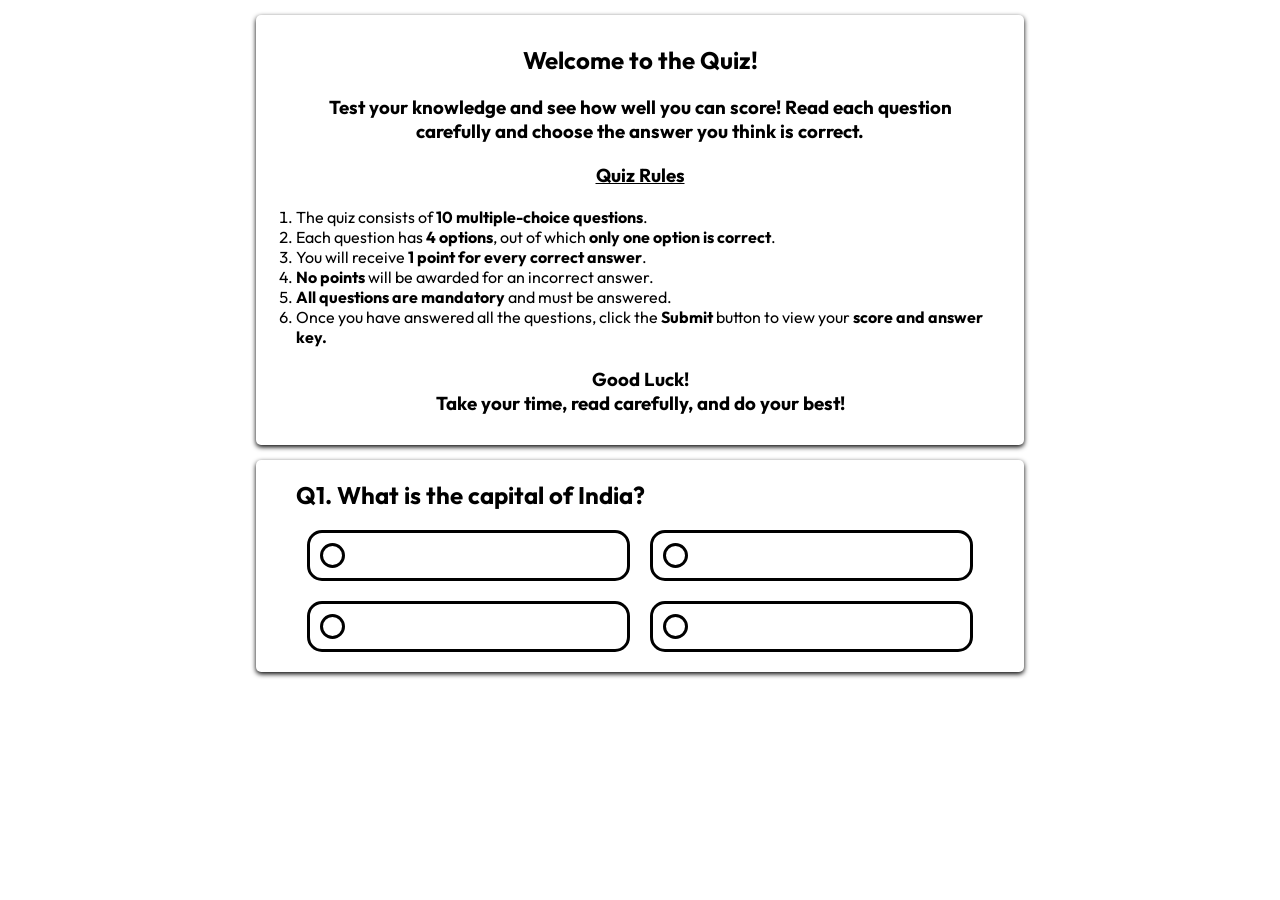
==== quiz.html @ 66787cb6 "initial commit" ====
<!DOCTYPE html>
<html lang="en">
<head>
    <meta charset="UTF-8">
    <meta name="viewport" content="width=device-width, initial-scale=1.0">
    <title>Quiz Website</title>
    <link rel = 'stylesheet' href = 'quiz_style.css'>
</head>
<body>
    <header>
        <div id = 'rules'>
            <h2>Welcome to the Quiz!</h2>

            <h3>Test your knowledge and see how well you can score! Read each question carefully and choose the answer you think is correct.</h3>
            
            <h3><u>Quiz Rules</u></h3>

            <ol>
                <li>The quiz consists of <b>10 multiple-choice questions</b>.</li>
                <li>Each question has <b>4 options</b>, out of which <b>only one option is correct</b>.</li>
                <li>You will receive <b>1 point for every correct answer</b>.</li>
                <li><b>No points</b> will be awarded for an incorrect answer.</li>
                <li><b>All questions are mandatory</b> and must be answered.</li>
                <li>Once you have answered all the questions, click the <b>Submit</b> button to view your <b>score and answer key<b>.</li>
            </ol>

            <h3>Good Luck!
                <br>
                Take your time, read carefully, and do your best!
            </h3>
        <div>
    </header>

    <main>
        <div id = 'form'>
            <form id="quizform">

                <div class = 'ques'>
                    <label class = 'label' for="q1">Q1. What is the capital of India?</label>
                    <div class = 'opt'>
                        <label class = 'custombtn'>
                            <input class = 'input' type = 'radio' name = 'q1' value = 'A'>
                            <span class = 'checkmark'></span>
                        </label>
                    </div>
                    <div class = 'opt'>
                        <label class = 'custombtn'>
                            <input class = 'input' type = 'radio' name = 'q1' value = 'B'>
                            <span class = 'checkmark'></span>
                        </label>
                    </div>
                    <div class = 'opt'>
                        <label class = 'custombtn'>
                            <input class = 'input' type = 'radio' name = 'q1' value = 'C'>
                            <span class = 'checkmark'></span>
                        </label>
                    </div>
                    <div class = 'opt'>
                        <label class = 'custombtn'>
                            <input class = 'input' type = 'radio' name = 'q1' value = 'D'>
                            <span class = 'checkmark'></span>
                        </label>
                    </div>
                </div>

            </form>
        </div>
    </main>
    
</body>
</html>
---- quiz_style.css ----
@import url('https://fonts.googleapis.com/css2?family=Londrina+Solid:wght@100;300;400;900&family=Outfit:wght@100..900&display=swap');
.outfit-font {
  font-family: "Outfit", sans-serif;
  font-optical-sizing: auto;
  font-weight: 200;
  font-style: normal;
}
*{
    margin: 0;
    padding: 0;
    box-sizing: border-box;
}
html,body{
    font-family: 'Outfit', sans-serif;
}
header{
    display: flex;
    flex-wrap: wrap;
    justify-content: center;
    align-items: center;
    height: auto;
}
#rules, #form{
    margin-top: 15px;
    padding: 10px 40px;
    width: 60%;
    border: none;
    border-radius: 5px;
    box-shadow: 0px 2px 5px;
}
#rules h2,h3{
    text-align: center;
    margin: 20px;
}
main{
    display: flex;
    flex-wrap: wrap;
    justify-content: space-evenly;
    align-items: center;
    width: 100%;
}
form{
    width: 100%;
}
.ques{
    display: flex;
    flex-wrap: wrap;
    justify-content: center;
    align-items: center;
    font-size: 24px;
}
.label{
    display:block;
    width: 100%;
    margin-top: 10px;
    margin-bottom: 10px;
}
.opt{
    display: flex;
    align-items: center;
    border: 3px solid black;
    border-radius: 15px;
    width: 47%;
    height: auto;
    margin: 10px;
    padding: 10px;
}
.custombtn{
    display: flex;
    height: 25px;
    width: 25px;
    border: 3px solid black;
    border-radius: 50%;
    justify-content: center;
    align-items: center;
}
.custombtn input{
    display: none;
}
.custombtn .checkmark{
    height: calc(100% - 6px);
    width: calc(100% - 6px);
    border-radius: 50%;
    background-color: black;
    display: none;
}
.custombtn input:checked + .checkmark{
    display: inline-block;
}
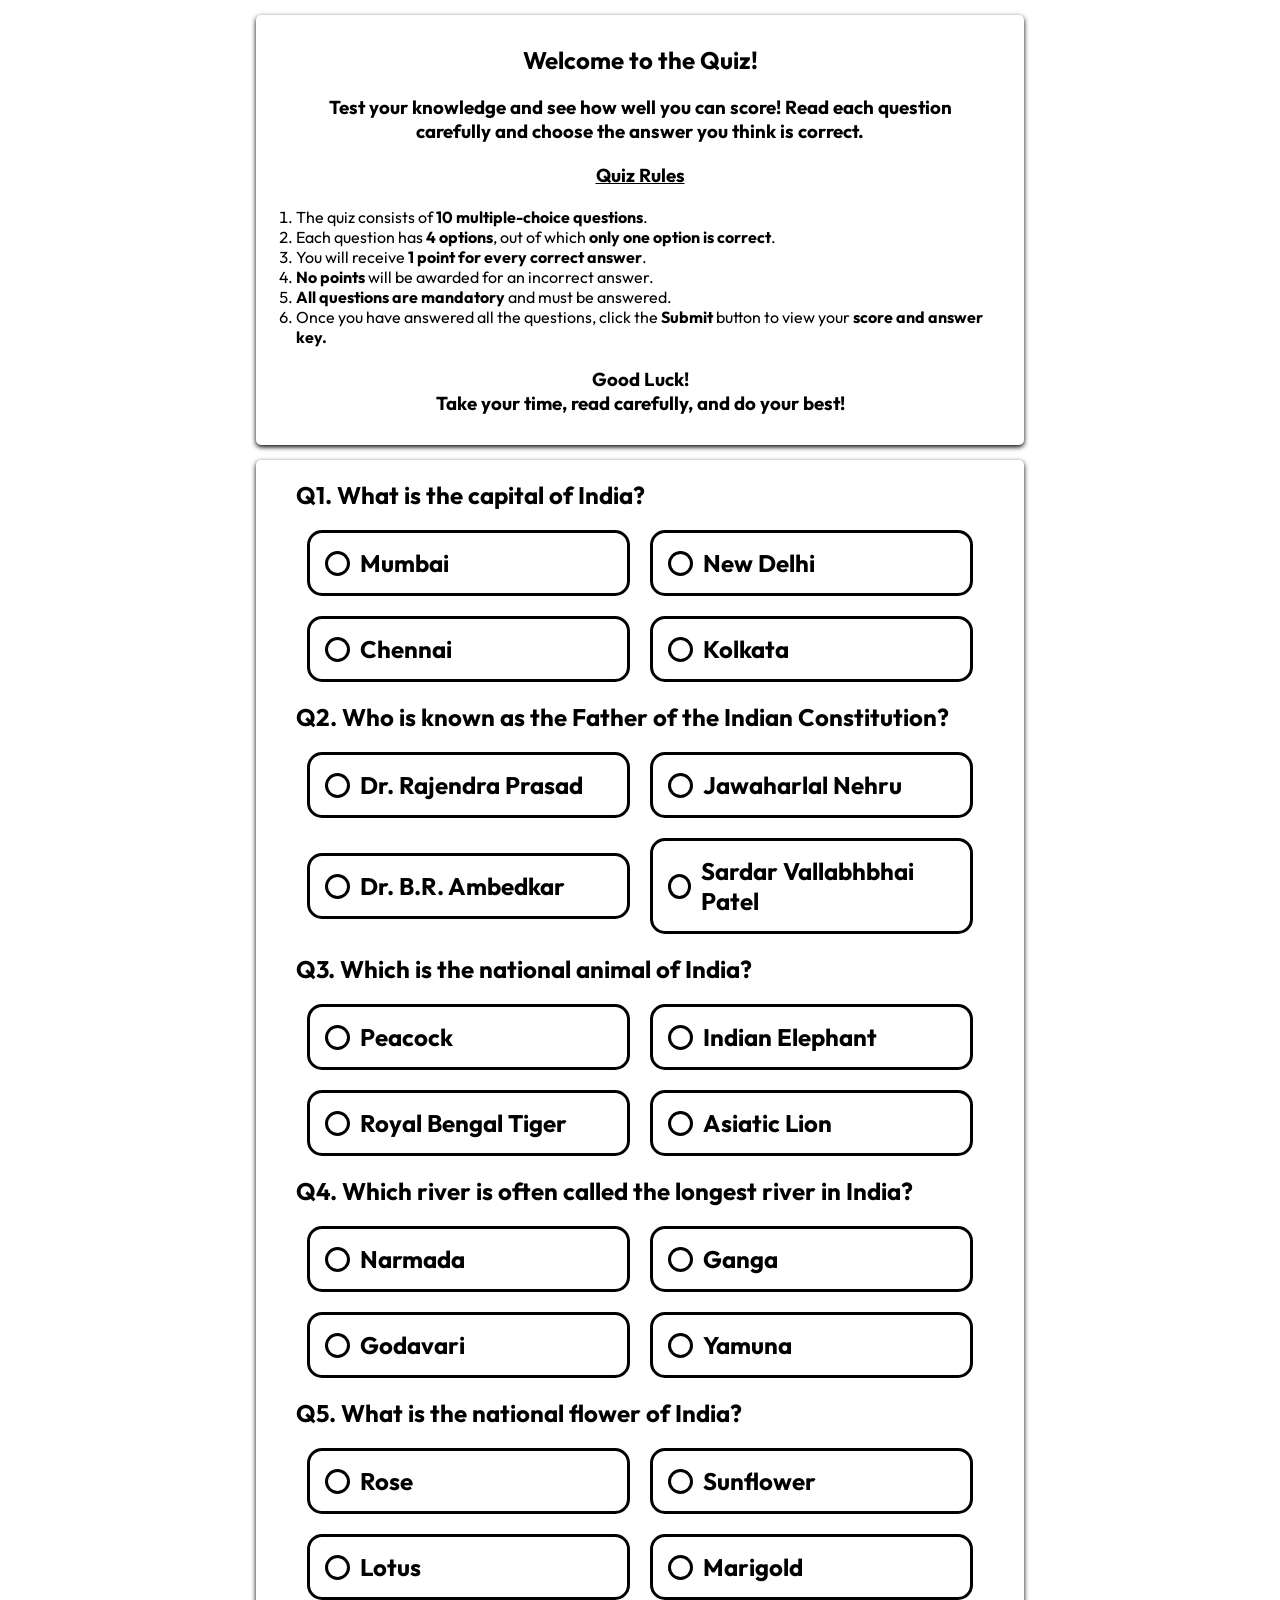
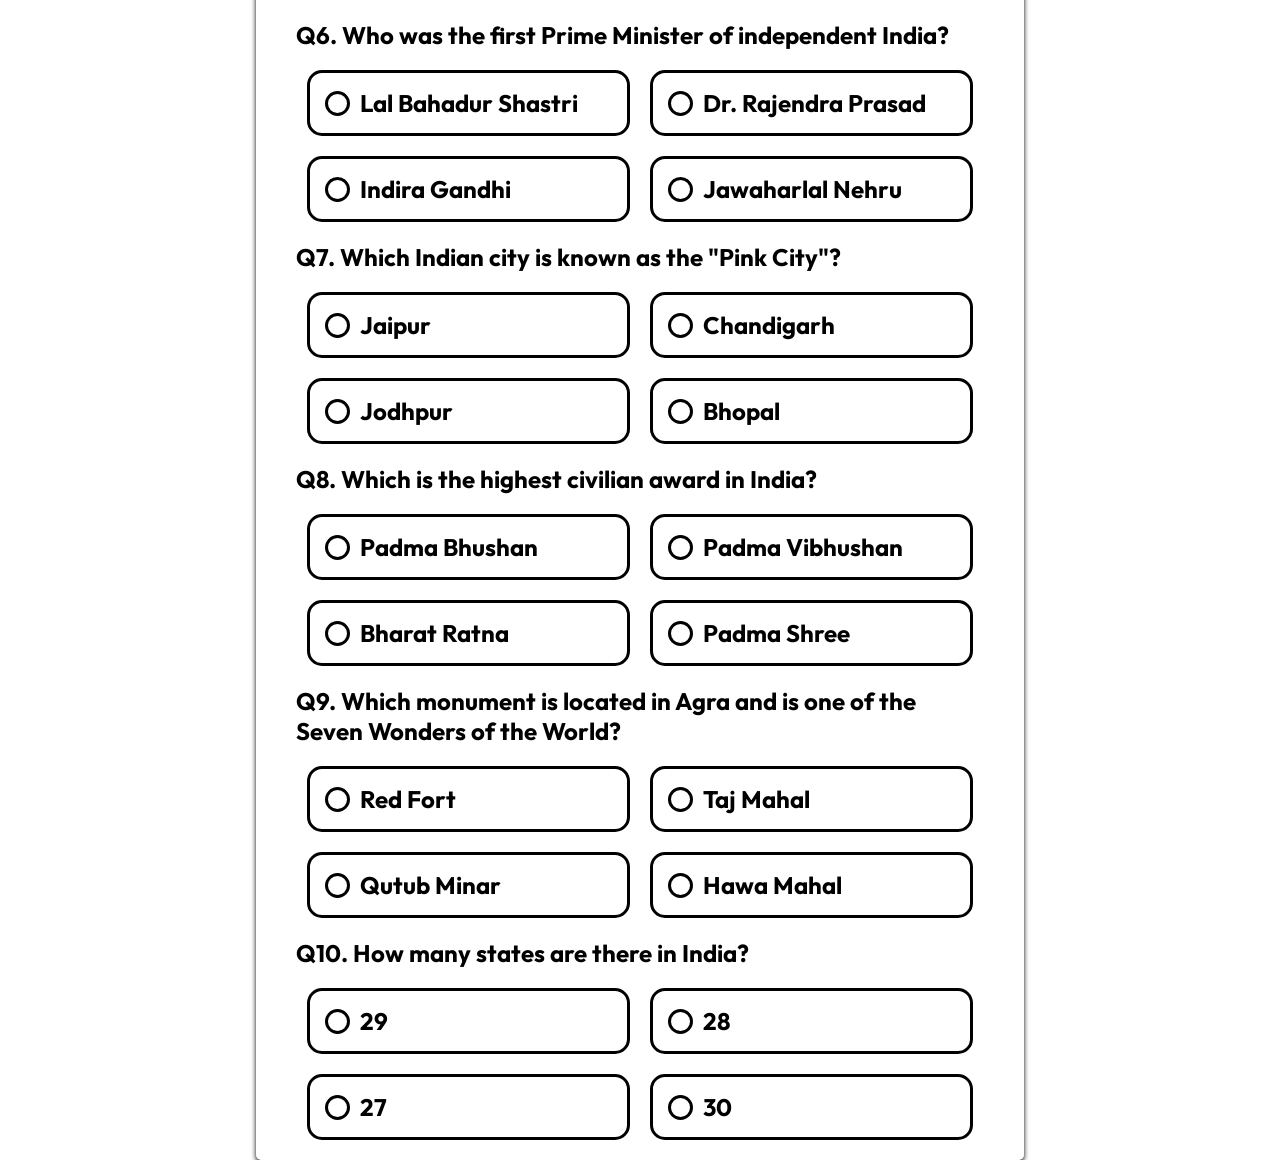
==== commit 2de75705: "added quiz questions" ====
--- a/quiz.html
+++ b/quiz.html
@@ -42,24 +42,316 @@
                             <input class = 'input' type = 'radio' name = 'q1' value = 'A'>
                             <span class = 'checkmark'></span>
                         </label>
+                        <label>Mumbai</label>
                     </div>
                     <div class = 'opt'>
                         <label class = 'custombtn'>
                             <input class = 'input' type = 'radio' name = 'q1' value = 'B'>
                             <span class = 'checkmark'></span>
                         </label>
+                        <label>New Delhi</label>
                     </div>
                     <div class = 'opt'>
                         <label class = 'custombtn'>
                             <input class = 'input' type = 'radio' name = 'q1' value = 'C'>
                             <span class = 'checkmark'></span>
                         </label>
+                        <label>Chennai</label>
                     </div>
                     <div class = 'opt'>
                         <label class = 'custombtn'>
                             <input class = 'input' type = 'radio' name = 'q1' value = 'D'>
                             <span class = 'checkmark'></span>
                         </label>
+                        <label>Kolkata</label>
+                    </div>
+                </div>
+
+                <div class = 'ques'>
+                    <label class = 'label' for="q2">Q2. Who is known as the Father of the Indian Constitution?</label>
+                    <div class = 'opt'>
+                        <label class = 'custombtn'>
+                            <input class = 'input' type = 'radio' name = 'q2' value = 'A'>
+                            <span class = 'checkmark'></span>
+                        </label>
+                        <label>Dr. Rajendra Prasad</label>
+                    </div>
+                    <div class = 'opt'>
+                        <label class = 'custombtn'>
+                            <input class = 'input' type = 'radio' name = 'q2' value = 'B'>
+                            <span class = 'checkmark'></span>
+                        </label>
+                        <label>Jawaharlal Nehru</label>
+                    </div>
+                    <div class = 'opt'>
+                        <label class = 'custombtn'>
+                            <input class = 'input' type = 'radio' name = 'q2' value = 'C'>
+                            <span class = 'checkmark'></span>
+                        </label>
+                        <label>Dr. B.R. Ambedkar</label>
+                    </div>
+                    <div class = 'opt'>
+                        <label class = 'custombtn'>
+                            <input class = 'input' type = 'radio' name = 'q2' value = 'D'>
+                            <span class = 'checkmark'></span>
+                        </label>
+                        <label>Sardar Vallabhbhai Patel</label>
+                    </div>
+                </div>
+
+                <div class = 'ques'>
+                    <label class = 'label' for="q3">Q3. Which is the national animal of India?</label>
+                    <div class = 'opt'>
+                        <label class = 'custombtn'>
+                            <input class = 'input' type = 'radio' name = 'q3' value = 'A'>
+                            <span class = 'checkmark'></span>
+                        </label>
+                        <label>Peacock</label>
+                    </div>
+                    <div class = 'opt'>
+                        <label class = 'custombtn'>
+                            <input class = 'input' type = 'radio' name = 'q3' value = 'B'>
+                            <span class = 'checkmark'></span>
+                        </label>
+                        <label>Indian Elephant</label>
+                    </div>
+                    <div class = 'opt'>
+                        <label class = 'custombtn'>
+                            <input class = 'input' type = 'radio' name = 'q3' value = 'C'>
+                            <span class = 'checkmark'></span>
+                        </label>
+                        <label>Royal Bengal Tiger</label>
+                    </div>
+                    <div class = 'opt'>
+                        <label class = 'custombtn'>
+                            <input class = 'input' type = 'radio' name = 'q3' value = 'D'>
+                            <span class = 'checkmark'></span>
+                        </label>
+                        <label>Asiatic Lion</label>
+                    </div>
+                </div>
+
+                <div class = 'ques'>
+                    <label class = 'label' for="q4">Q4. Which river is often called the longest river in India?</label>
+                    <div class = 'opt'>
+                        <label class = 'custombtn'>
+                            <input class = 'input' type = 'radio' name = 'q4' value = 'A'>
+                            <span class = 'checkmark'></span>
+                        </label>
+                        <label>Narmada</label>
+                    </div>
+                    <div class = 'opt'>
+                        <label class = 'custombtn'>
+                            <input class = 'input' type = 'radio' name = 'q4' value = 'B'>
+                            <span class = 'checkmark'></span>
+                        </label>
+                        <label>Ganga</label>
+                    </div>
+                    <div class = 'opt'>
+                        <label class = 'custombtn'>
+                            <input class = 'input' type = 'radio' name = 'q4' value = 'C'>
+                            <span class = 'checkmark'></span>
+                        </label>
+                        <label>Godavari</label>
+                    </div>
+                    <div class = 'opt'>
+                        <label class = 'custombtn'>
+                            <input class = 'input' type = 'radio' name = 'q4' value = 'D'>
+                            <span class = 'checkmark'></span>
+                        </label>
+                        <label>Yamuna</label>
+                    </div>
+                </div>
+
+                <div class = 'ques'>
+                    <label class = 'label' for="q5">Q5. What is the national flower of India?</label>
+                    <div class = 'opt'>
+                        <label class = 'custombtn'>
+                            <input class = 'input' type = 'radio' name = 'q5' value = 'A'>
+                            <span class = 'checkmark'></span>
+                        </label>
+                        <label>Rose</label>
+                    </div>
+                    <div class = 'opt'>
+                        <label class = 'custombtn'>
+                            <input class = 'input' type = 'radio' name = 'q5' value = 'B'>
+                            <span class = 'checkmark'></span>
+                        </label>
+                        <label>Sunflower</label>
+                    </div>
+                    <div class = 'opt'>
+                        <label class = 'custombtn'>
+                            <input class = 'input' type = 'radio' name = 'q5' value = 'C'>
+                            <span class = 'checkmark'></span>
+                        </label>
+                        <label>Lotus</label>
+                    </div>
+                    <div class = 'opt'>
+                        <label class = 'custombtn'>
+                            <input class = 'input' type = 'radio' name = 'q5' value = 'D'>
+                            <span class = 'checkmark'></span>
+                        </label>
+                        <label>Marigold</label>
+                    </div>
+                </div>
+
+                <div class = 'ques'>
+                    <label class = 'label' for="q6">Q6. Who was the first Prime Minister of independent India?</label>
+                    <div class = 'opt'>
+                        <label class = 'custombtn'>
+                            <input class = 'input' type = 'radio' name = 'q6' value = 'A'>
+                            <span class = 'checkmark'></span>
+                        </label>
+                        <label>Lal Bahadur Shastri</label>
+                    </div>
+                    <div class = 'opt'>
+                        <label class = 'custombtn'>
+                            <input class = 'input' type = 'radio' name = 'q6' value = 'B'>
+                            <span class = 'checkmark'></span>
+                        </label>
+                        <label>Dr. Rajendra Prasad</label>
+                    </div>
+                    <div class = 'opt'>
+                        <label class = 'custombtn'>
+                            <input class = 'input' type = 'radio' name = 'q6' value = 'C'>
+                            <span class = 'checkmark'></span>
+                        </label>
+                        <label>Indira Gandhi</label>
+                    </div>
+                    <div class = 'opt'>
+                        <label class = 'custombtn'>
+                            <input class = 'input' type = 'radio' name = 'q6' value = 'D'>
+                            <span class = 'checkmark'></span>
+                        </label>
+                        <label>Jawaharlal Nehru</label>
+                    </div>
+                </div>
+
+                <div class = 'ques'>
+                    <label class = 'label' for="q7">Q7. Which Indian city is known as the "Pink City"?</label>
+                    <div class = 'opt'>
+                        <label class = 'custombtn'>
+                            <input class = 'input' type = 'radio' name = 'q7' value = 'A'>
+                            <span class = 'checkmark'></span>
+                        </label>
+                        <label>Jaipur</label>
+                    </div>
+                    <div class = 'opt'>
+                        <label class = 'custombtn'>
+                            <input class = 'input' type = 'radio' name = 'q7' value = 'B'>
+                            <span class = 'checkmark'></span>
+                        </label>
+                        <label>Chandigarh</label>
+                    </div>
+                    <div class = 'opt'>
+                        <label class = 'custombtn'>
+                            <input class = 'input' type = 'radio' name = 'q7' value = 'C'>
+                            <span class = 'checkmark'></span>
+                        </label>
+                        <label>Jodhpur</label>
+                    </div>
+                    <div class = 'opt'>
+                        <label class = 'custombtn'>
+                            <input class = 'input' type = 'radio' name = 'q7' value = 'D'>
+                            <span class = 'checkmark'></span>
+                        </label>
+                        <label>Bhopal</label>
+                    </div>
+                </div>
+
+                <div class = 'ques'>
+                    <label class = 'label' for="q8">Q8. Which is the highest civilian award in India?</label>
+                    <div class = 'opt'>
+                        <label class = 'custombtn'>
+                            <input class = 'input' type = 'radio' name = 'q8' value = 'A'>
+                            <span class = 'checkmark'></span>
+                        </label>
+                        <label>Padma Bhushan</label>
+                    </div>
+                    <div class = 'opt'>
+                        <label class = 'custombtn'>
+                            <input class = 'input' type = 'radio' name = 'q8' value = 'B'>
+                            <span class = 'checkmark'></span>
+                        </label>
+                        <label>Padma Vibhushan</label>
+                    </div>
+                    <div class = 'opt'>
+                        <label class = 'custombtn'>
+                            <input class = 'input' type = 'radio' name = 'q8' value = 'C'>
+                            <span class = 'checkmark'></span>
+                        </label>
+                        <label>Bharat Ratna</label>
+                    </div>
+                    <div class = 'opt'>
+                        <label class = 'custombtn'>
+                            <input class = 'input' type = 'radio' name = 'q8' value = 'D'>
+                            <span class = 'checkmark'></span>
+                        </label>
+                        <label>Padma Shree</label>
+                    </div>
+                </div>
+
+                <div class = 'ques'>
+                    <label class = 'label' for="q9">Q9. Which monument is located in Agra and is one of the Seven Wonders of the World?</label>
+                    <div class = 'opt'>
+                        <label class = 'custombtn'>
+                            <input class = 'input' type = 'radio' name = 'q9' value = 'A'>
+                            <span class = 'checkmark'></span>
+                        </label>
+                        <label>Red Fort</label>
+                    </div>
+                    <div class = 'opt'>
+                        <label class = 'custombtn'>
+                            <input class = 'input' type = 'radio' name = 'q9' value = 'B'>
+                            <span class = 'checkmark'></span>
+                        </label>
+                        <label>Taj Mahal</label>
+                    </div>
+                    <div class = 'opt'>
+                        <label class = 'custombtn'>
+                            <input class = 'input' type = 'radio' name = 'q9' value = 'C'>
+                            <span class = 'checkmark'></span>
+                        </label>
+                        <label>Qutub Minar</label>
+                    </div>
+                    <div class = 'opt'>
+                        <label class = 'custombtn'>
+                            <input class = 'input' type = 'radio' name = 'q9' value = 'D'>
+                            <span class = 'checkmark'></span>
+                        </label>
+                        <label>Hawa Mahal</label>
+                    </div>
+                </div>
+
+                <div class = 'ques'>
+                    <label class = 'label' for="q10">Q10. How many states are there in India?</label>
+                    <div class = 'opt'>
+                        <label class = 'custombtn'>
+                            <input class = 'input' type = 'radio' name = 'q10' value = 'A'>
+                            <span class = 'checkmark'></span>
+                        </label>
+                        <label>29</label>
+                    </div>
+                    <div class = 'opt'>
+                        <label class = 'custombtn'>
+                            <input class = 'input' type = 'radio' name = 'q10' value = 'B'>
+                            <span class = 'checkmark'></span>
+                        </label>
+                        <label>28</label>
+                    </div>
+                    <div class = 'opt'>
+                        <label class = 'custombtn'>
+                            <input class = 'input' type = 'radio' name = 'q10' value = 'C'>
+                            <span class = 'checkmark'></span>
+                        </label>
+                        <label>27</label>
+                    </div>
+                    <div class = 'opt'>
+                        <label class = 'custombtn'>
+                            <input class = 'input' type = 'radio' name = 'q10' value = 'D'>
+                            <span class = 'checkmark'></span>
+                        </label>
+                        <label>30</label>
                     </div>
                 </div>
 
--- a/quiz_style.css
+++ b/quiz_style.css
@@ -47,6 +47,7 @@
     flex-wrap: wrap;
     justify-content: center;
     align-items: center;
+    text-decoration: none;
     font-size: 24px;
 }
 .label{
@@ -64,6 +65,9 @@
     height: auto;
     margin: 10px;
     padding: 10px;
+}
+.opt label{
+    margin: 5px;
 }
 .custombtn{
     display: flex;
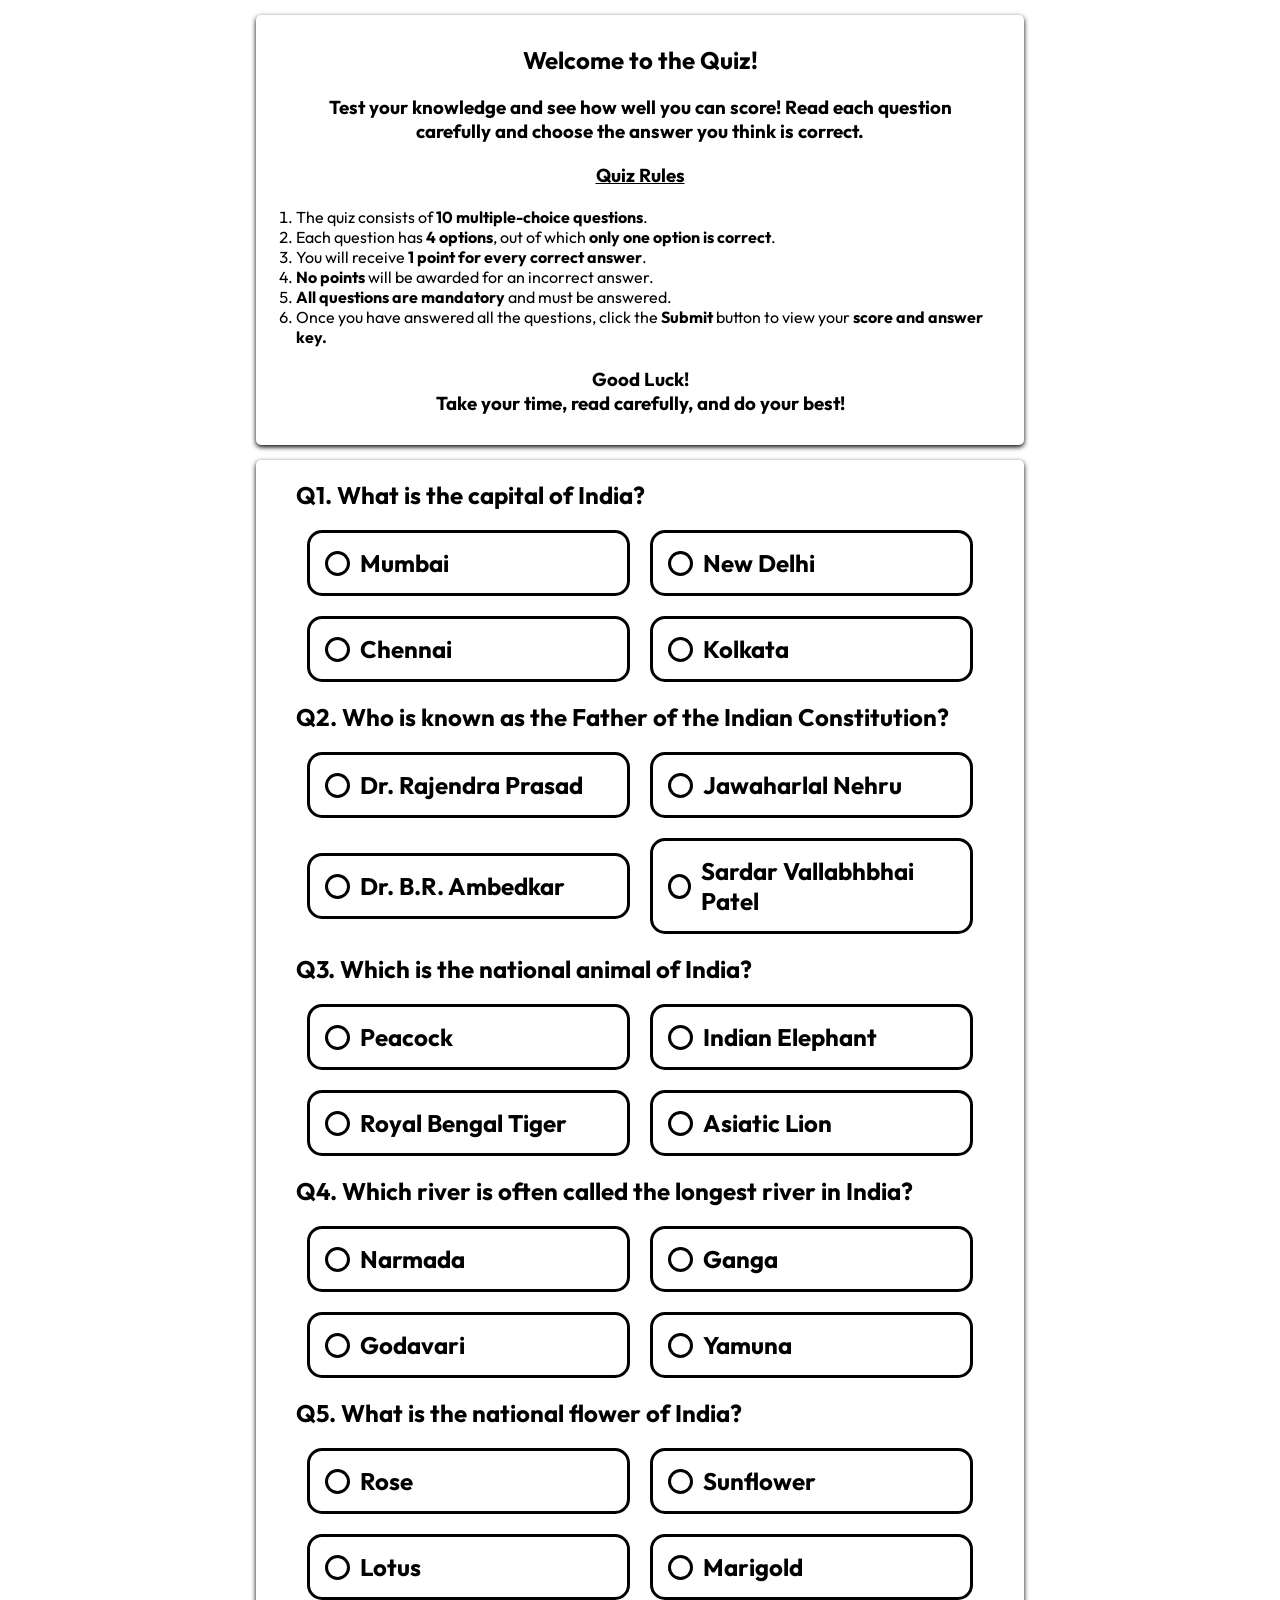
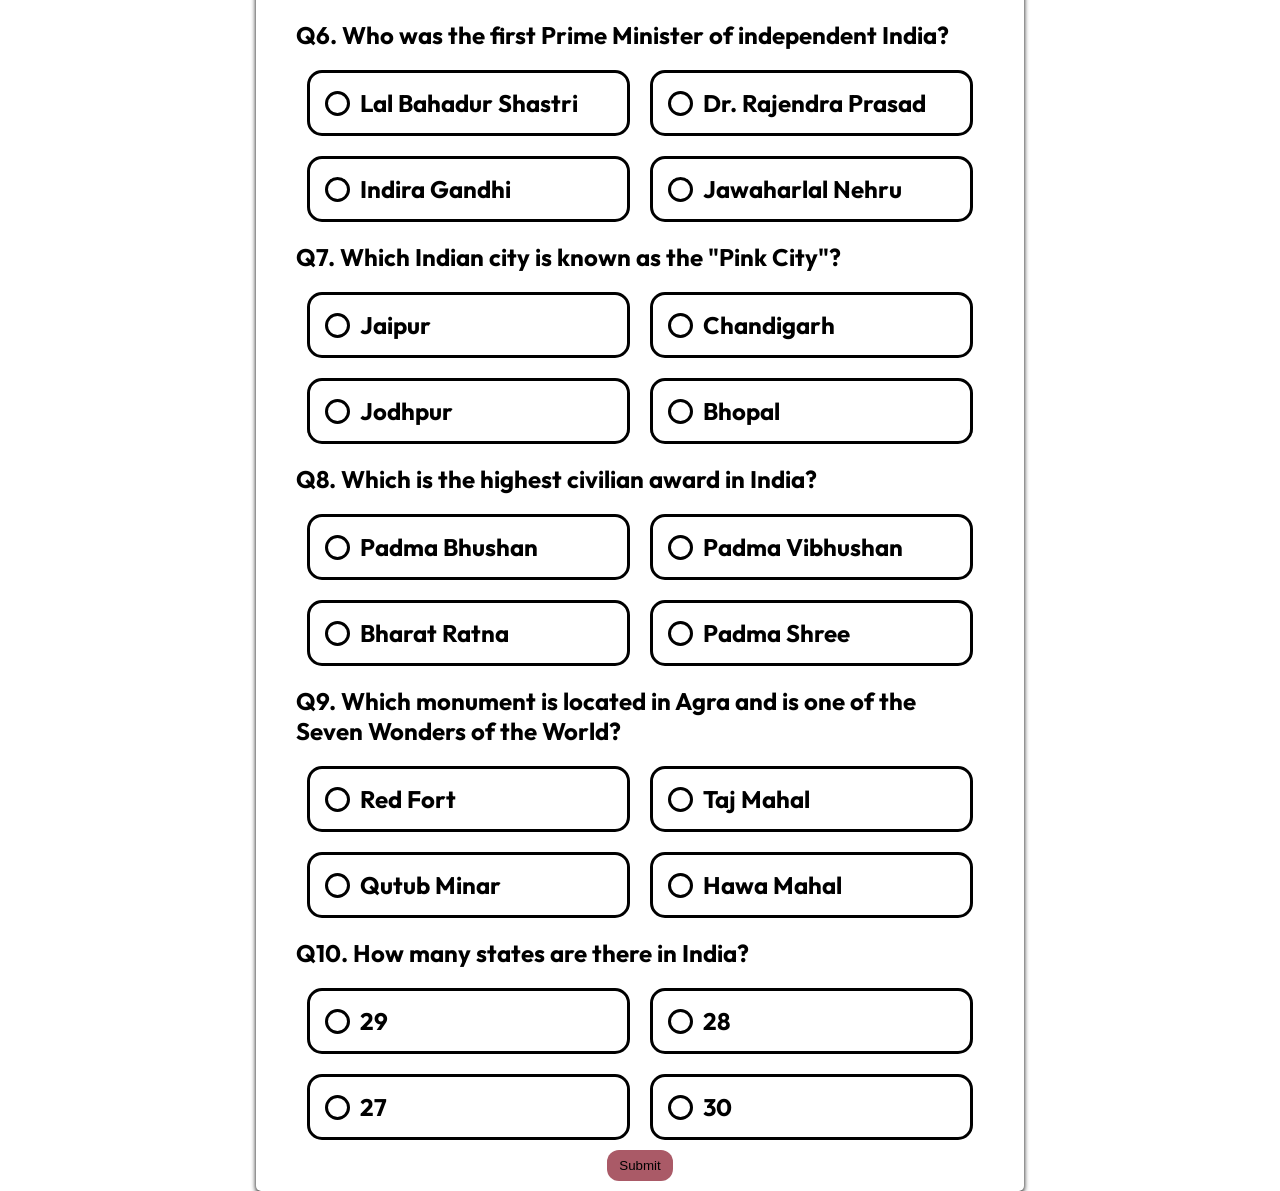
==== commit 3334aba3: "added submit button" ====
--- a/quiz.html
+++ b/quiz.html
@@ -354,7 +354,9 @@
                         <label>30</label>
                     </div>
                 </div>
-
+                <div class = 'submitbtn'>
+                    <button type = 'submit'>Submit</button>
+                </div>
             </form>
         </div>
     </main>
--- a/quiz_style.css
+++ b/quiz_style.css
@@ -81,6 +81,9 @@
 .custombtn input{
     display: none;
 }
+.custombtn:hover{
+    cursor: pointer;
+}
 .custombtn .checkmark{
     height: calc(100% - 6px);
     width: calc(100% - 6px);
@@ -91,4 +94,25 @@
 .custombtn input:checked + .checkmark{
     display: inline-block;
 }
+.submitbtn{
+    display: flex;
+    justify-content: center;
+    align-items: center;
+}
+.submitbtn button{
+    background-color:rgb(170, 90, 103);
+    border:none;
+    border-radius:12px;
+    padding:8px 12px;
+    transition: all 0.3s;
+}
+.submitbtn button:hover{
+    transform: scale(110%);
+    background:linear-gradient(to right,hsl(300, 76%, 42%),hsl(284, 87%, 73%));
+}
 
+@media screen and (max-width:600px){
+        aside,section,article{
+            width:100%
+        }
+}
